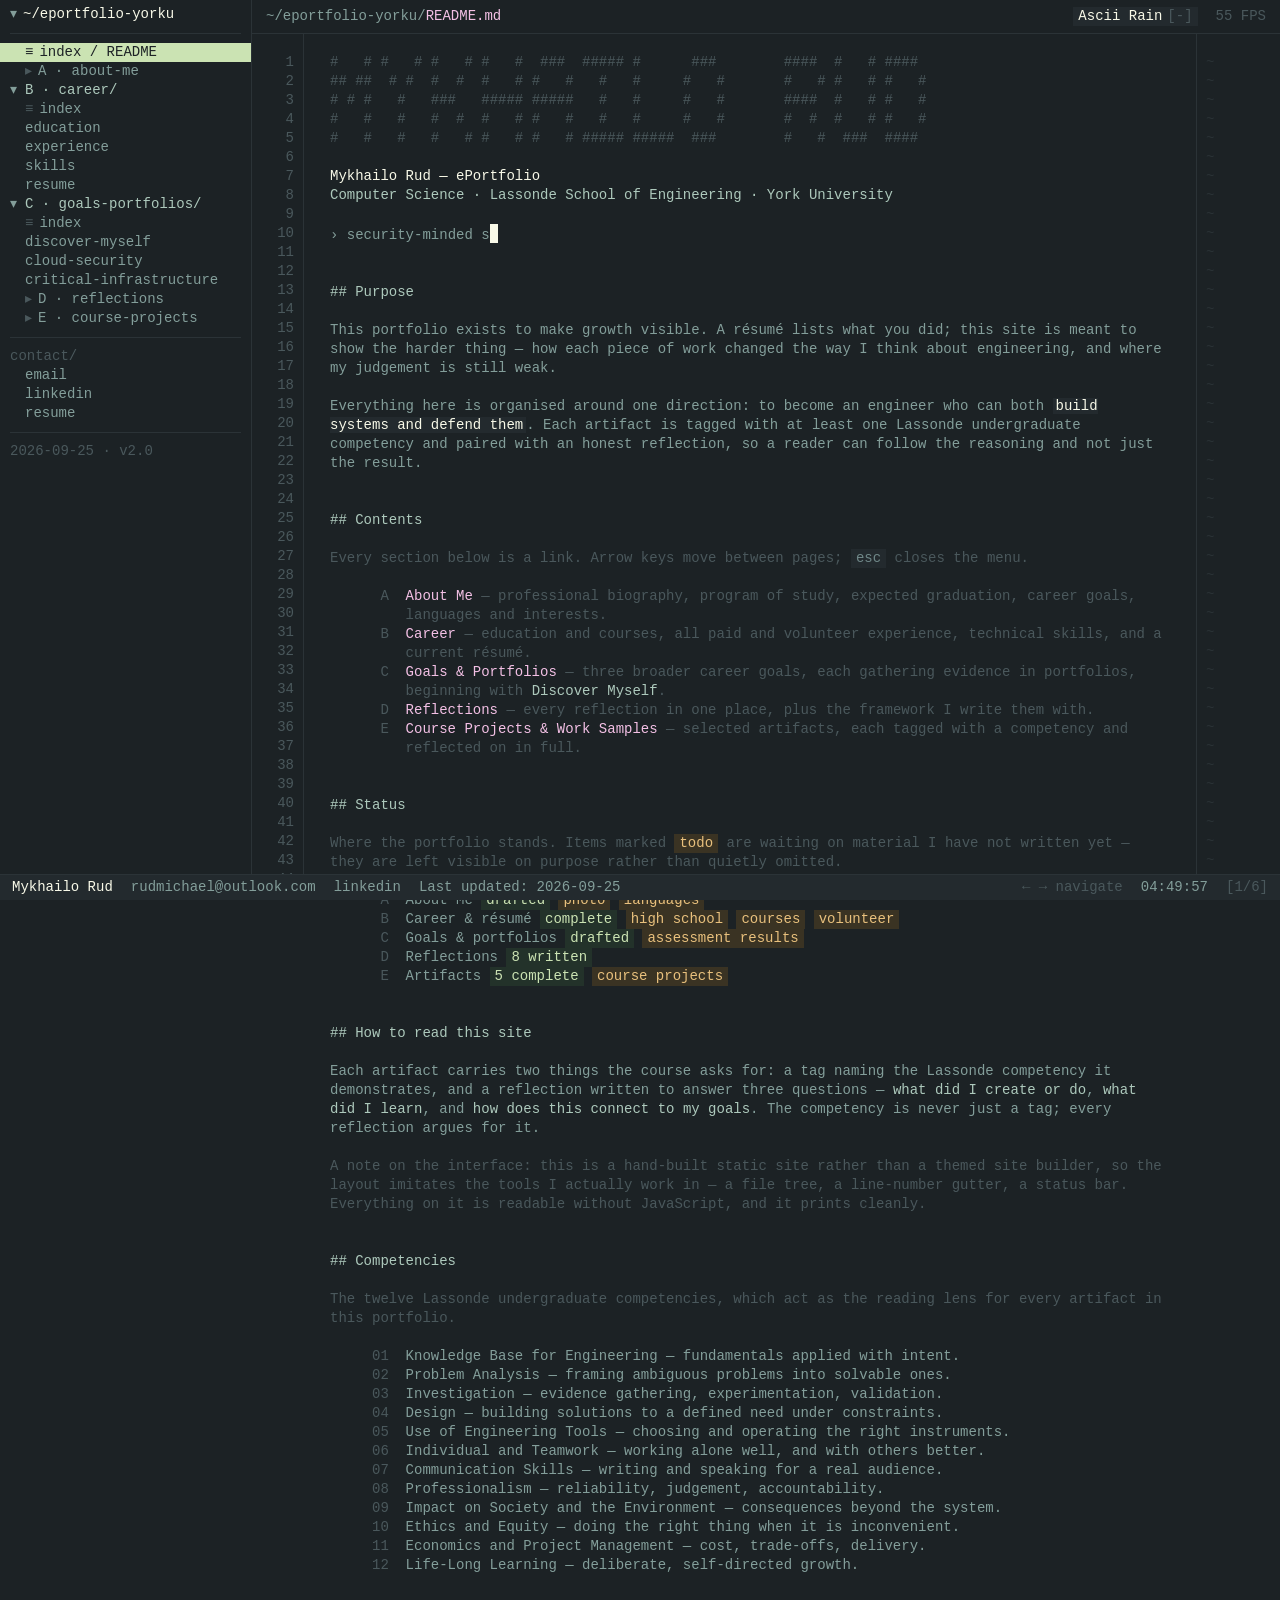
==== index.html @ 03d76eaf "Rebuild ePortfolio as a terminal-themed editor UI Restructure every page against the course manual's" ====
<!doctype html>
<html lang="en">
<head>
<meta charset="utf-8">
<meta name="viewport" content="width=device-width, initial-scale=1">
<meta name="theme-color" content="#1c2225">
<title>README — Mykhailo Rud | LE/COOP 2100 ePortfolio</title>
<meta name="description" content="ePortfolio index for Mykhailo Rud — B.Sc. (Honours) Computer Science, Lassonde School of Engineering, York University.">
<link rel="stylesheet" href="assets/style.css">
</head>
<body data-page="index" id="top">
<a class="skip-link" href="#main">Skip to content</a>
<div class="particles" aria-hidden="true"></div>
<div class="scrim"></div>

<!-- ===================== FILE TREE ===================== -->
<aside class="sidebar" id="sidebar">
  <div class="tree">
    <div class="tree-root"><span class="ico">&#9662;</span><span>~/eportfolio-yorku</span></div>
    <div class="tree-sep"></div>

    <a class="tree-item" href="index.html" data-nav="index"><span class="ico">&#8801;</span>index / README</a>
    <a class="tree-item" href="about.html" data-nav="about"><span class="ico">&#9656;</span>A &#183; about-me</a>

    <details class="tree-group" open>
      <summary><span class="chev"></span>B &#183; career/</summary>
      <a class="tree-item" href="career.html" data-nav="career"><span class="ico">&#8801;</span>index</a>
      <a class="tree-item" href="career.html#education">education</a>
      <a class="tree-item" href="career.html#experience">experience</a>
      <a class="tree-item" href="career.html#skills">skills</a>
      <a class="tree-item" href="career.html#resume">resume</a>
    </details>

    <details class="tree-group" open>
      <summary><span class="chev"></span>C &#183; goals-portfolios/</summary>
      <a class="tree-item" href="goals.html" data-nav="goals"><span class="ico">&#8801;</span>index</a>
      <a class="tree-item" href="goals.html#discover-myself">discover-myself</a>
      <a class="tree-item" href="goals.html#cloud-security">cloud-security</a>
      <a class="tree-item" href="goals.html#critical-infrastructure">critical-infrastructure</a>
    </details>

    <a class="tree-item" href="reflections.html" data-nav="reflections"><span class="ico">&#9656;</span>D &#183; reflections</a>
    <a class="tree-item" href="projects.html" data-nav="projects"><span class="ico">&#9656;</span>E &#183; course-projects</a>

    <div class="tree-sep"></div>
    <div class="tree-note">contact/</div>
    <a class="tree-item" href="mailto:rudmichael@outlook.com">email</a>
    <a class="tree-item" href="https://www.linkedin.com/in/mchlrud" target="_blank" rel="noopener">linkedin</a>
    <a class="tree-item" href="career.html#resume">resume</a>
    <div class="tree-sep"></div>
    <div class="tree-note">2026-09-25 &#183; v2.0</div>
  </div>
</aside>

<!-- ===================== TOP BAR ===================== -->
<header class="topbar">
  <div class="topbar-path">
    <button class="menu-toggle" aria-expanded="false" aria-controls="sidebar">&#9776; menu</button>
    <a href="index.html"><span class="dim">~/eportfolio-yorku/</span>README.md</a>
  </div>
  <div class="topbar-controls">
    <button class="chip" data-action="rain" aria-expanded="true">Ascii Rain <span class="glyph">[-]</span></button>
    <span class="topbar-stat" data-fps>-- FPS</span>
  </div>
</header>

<!-- ===================== DOCUMENT ===================== -->
<main class="shell" id="main">
  <div class="pane">
    <div class="ln-col" aria-hidden="true"></div>

    <article class="doc">
<pre class="ascii" aria-hidden="true">#   # #   # #   # #   #  ###  ##### #      ###        ####  #   # ####
## ##  # #  #  #  #   # #   #   #   #     #   #       #   # #   # #   #
# # #   #   ###   ##### #####   #   #     #   #       ####  #   # #   #
#   #   #   #  #  #   # #   #   #   #     #   #       #  #  #   # #   #
#   #   #   #   # #   # #   # ##### #####  ###        #   #  ###  ####</pre>

      <div class="sp"></div>
      <h1 class="t-title">Mykhailo Rud &mdash; ePortfolio</h1>
      <p class="t-lead">Computer Science &#183; Lassonde School of Engineering &#183; York University</p>
      <div class="sp"></div>

      <p class="t-body">&#8250; <span data-typing="security-minded systems, built carefully"></span><span class="cursor"></span></p>
      <div class="sp-2"></div>

      <h2>## Purpose</h2>
      <div class="sp"></div>
      <p>This portfolio exists to make growth visible. A r&#233;sum&#233; lists what you did; this site is meant to show the
        harder thing &mdash; how each piece of work changed the way I think about engineering, and where my judgement
        is still weak.</p>
      <div class="sp"></div>
      <p>Everything here is organised around one direction: to become an engineer who can both <strong>build systems
        and defend them</strong>. Each artifact is tagged with at least one Lassonde undergraduate competency and
        paired with an honest reflection, so a reader can follow the reasoning and not just the result.</p>
      <div class="sp-2"></div>

      <h2>## Contents</h2>
      <div class="sp"></div>
      <p class="t-dim">Every section below is a link. Arrow keys move between pages; <span class="chip">esc</span> closes the menu.</p>
      <div class="sp"></div>

      <ul class="src">
        <li><span class="n">A</span><span><a href="about.html">About Me</a> <span class="t-dim">&mdash; professional biography, program of study, expected graduation, career goals, languages and interests.</span></span></li>
        <li><span class="n">B</span><span><a href="career.html">Career</a> <span class="t-dim">&mdash; education and courses, all paid and volunteer experience, technical skills, and a current r&#233;sum&#233;.</span></span></li>
        <li><span class="n">C</span><span><a href="goals.html">Goals &amp; Portfolios</a> <span class="t-dim">&mdash; three broader career goals, each gathering evidence in portfolios, beginning with <em>Discover Myself</em>.</span></span></li>
        <li><span class="n">D</span><span><a href="reflections.html">Reflections</a> <span class="t-dim">&mdash; every reflection in one place, plus the framework I write them with.</span></span></li>
        <li><span class="n">E</span><span><a href="projects.html">Course Projects &amp; Work Samples</a> <span class="t-dim">&mdash; selected artifacts, each tagged with a competency and reflected on in full.</span></span></li>
      </ul>

      <div class="sp-2"></div>
      <h2>## Status</h2>
      <div class="sp"></div>
      <p class="t-dim">Where the portfolio stands. Items marked <span class="badge badge--todo">todo</span> are waiting on
        material I have not written yet &mdash; they are left visible on purpose rather than quietly omitted.</p>
      <div class="sp"></div>

      <ul class="src">
        <li><span class="n">A</span><span>About Me <span class="badge badge--done">drafted</span> <span class="badge badge--todo">photo</span> <span class="badge badge--todo">languages</span></span></li>
        <li><span class="n">B</span><span>Career &amp; r&#233;sum&#233; <span class="badge badge--done">complete</span> <span class="badge badge--todo">high school</span> <span class="badge badge--todo">courses</span> <span class="badge badge--todo">volunteer</span></span></li>
        <li><span class="n">C</span><span>Goals &amp; portfolios <span class="badge badge--done">drafted</span> <span class="badge badge--todo">assessment results</span></span></li>
        <li><span class="n">D</span><span>Reflections <span class="badge badge--done">8 written</span></span></li>
        <li><span class="n">E</span><span>Artifacts <span class="badge badge--done">5 complete</span> <span class="badge badge--todo">course projects</span></span></li>
      </ul>

      <div class="sp-2"></div>
      <h2>## How to read this site</h2>
      <div class="sp"></div>
      <p>Each artifact carries two things the course asks for: a tag naming the Lassonde competency it demonstrates,
        and a reflection written to answer three questions &mdash; <em>what did I create or do</em>, <em>what did I
        learn</em>, and <em>how does this connect to my goals</em>. The competency is never just a tag; every
        reflection argues for it.</p>
      <div class="sp"></div>
      <p class="t-dim">A note on the interface: this is a hand-built static site rather than a themed
        site builder, so the layout imitates the tools I actually work in &mdash; a file tree, a line-number gutter,
        a status bar. Everything on it is readable without JavaScript, and it prints cleanly.</p>

      <div class="sp-2"></div>
      <h2>## Competencies</h2>
      <div class="sp"></div>
      <p class="t-dim">The twelve Lassonde undergraduate competencies, which act as the reading lens for every
        artifact in this portfolio.</p>
      <div class="sp"></div>
      <ul class="src">
        <li><span class="n">01</span><span>Knowledge Base for Engineering &mdash; fundamentals applied with intent.</span></li>
        <li><span class="n">02</span><span>Problem Analysis &mdash; framing ambiguous problems into solvable ones.</span></li>
        <li><span class="n">03</span><span>Investigation &mdash; evidence gathering, experimentation, validation.</span></li>
        <li><span class="n">04</span><span>Design &mdash; building solutions to a defined need under constraints.</span></li>
        <li><span class="n">05</span><span>Use of Engineering Tools &mdash; choosing and operating the right instruments.</span></li>
        <li><span class="n">06</span><span>Individual and Teamwork &mdash; working alone well, and with others better.</span></li>
        <li><span class="n">07</span><span>Communication Skills &mdash; writing and speaking for a real audience.</span></li>
        <li><span class="n">08</span><span>Professionalism &mdash; reliability, judgement, accountability.</span></li>
        <li><span class="n">09</span><span>Impact on Society and the Environment &mdash; consequences beyond the system.</span></li>
        <li><span class="n">10</span><span>Ethics and Equity &mdash; doing the right thing when it is inconvenient.</span></li>
        <li><span class="n">11</span><span>Economics and Project Management &mdash; cost, trade-offs, delivery.</span></li>
        <li><span class="n">12</span><span>Life-Long Learning &mdash; deliberate, self-directed growth.</span></li>
      </ul>
    </article>

    <div class="ln-col ln-col--right" aria-hidden="true"></div>
  </div>
</main>

<!-- ===================== STATUS BAR (also the required footer) ===================== -->
<footer class="statusbar">
  <span class="who">Mykhailo Rud</span>
  <span class="hide-sm"><a href="mailto:rudmichael@outlook.com">rudmichael@outlook.com</a></span>
  <span class="hide-sm"><a href="https://www.linkedin.com/in/mchlrud" target="_blank" rel="noopener">linkedin</a></span>
  <span class="hide-sm">Last updated: 2026-09-25</span>
  <span class="grow"></span>
  <span class="hide-sm k">&#8592; &#8594; navigate</span>
  <span data-clock>--:--:--</span>
  <span class="k">[1/6]</span>
</footer>

<script src="assets/main.js"></script>
</body>
</html>
---- assets/style.css ----
/* ===========================================================================
   Mykhailo Rud — LE/COOP 2100 ePortfolio
   Terminal / code-editor theme (after digitalmeadow.studio)

   Design rules:
   - Monospace only. One size (14px) and one line-height (19px) everywhere.
     Hierarchy comes from COLOUR, WHITESPACE and STRUCTURE — never from size.
   - Vertical rhythm is a strict 19px grid, so gutter line numbers stay aligned.
     Use <div class="sp"></div> for blank lines instead of vertical margins.
   =========================================================================== */

:root {
  /* palette lifted from the reference */
  --bg:        #1c2225;
  --fg:        #f8f9e8;  /* primary   */
  --fg-2:      #adc9bc;  /* secondary */
  --fg-3:      #839e9a;  /* body/muted*/
  --gutter:    #4a585c;  /* line numbers */
  --line:      #2b3337;  /* dividers */
  --chip-bg:   #232a2e;
  --chip-fg:   #6f8788;
  --link:      #f3c0e5;  /* pink */
  --hl:        #cbe3b3;  /* active-item highlight */
  --warn:      #e8c07d;

  --fs: 14px;
  --lh: 19px;

  --sidebar-w: 252px;
  --topbar-h: 34px;
  --statusbar-h: 26px;
  --gutter-w: 52px;
  --rightcol-w: 84px;

  --mono: "Iosevka Term NF", "Iosevka", "JetBrains Mono", "Cascadia Mono",
          ui-monospace, "SF Mono", Menlo, Consolas, "Liberation Mono", monospace;
}

*, *::before, *::after { box-sizing: border-box; }

html { scroll-behavior: smooth; }

body {
  margin: 0;
  background: var(--bg);
  color: var(--fg);
  font-family: var(--mono);
  font-size: var(--fs);
  line-height: var(--lh);
  font-weight: 400;
  -webkit-font-smoothing: antialiased;
  overflow-x: hidden;
}

a { color: var(--link); text-decoration: none; }
a:hover { text-decoration: underline; text-underline-offset: 2px; }

::selection { background: var(--hl); color: var(--bg); }

:focus-visible {
  outline: 1px solid var(--hl);
  outline-offset: 1px;
}

/* every block sits on the 19px grid ------------------------------------- */
h1, h2, h3, h4, p, ul, ol, li, figure, blockquote, table { margin: 0; padding: 0; }
h1, h2, h3, h4 { font-size: var(--fs); font-weight: 400; line-height: var(--lh); }
ul, ol { list-style: none; }
img { max-width: 100%; display: block; }

.sp { height: var(--lh); }          /* one blank line */
.sp-2 { height: calc(var(--lh) * 2); }

.skip-link {
  position: absolute; left: -9999px; top: 0; z-index: 200;
  background: var(--hl); color: var(--bg); padding: 5px 10px;
}
.skip-link:focus { left: 0; }

/* ============================== SIDEBAR ================================ */
.sidebar {
  position: fixed; inset: 0 auto 0 0; z-index: 40;
  width: var(--sidebar-w);
  background: var(--bg);
  border-right: 1px solid var(--line);
  padding: 5px 0 calc(var(--statusbar-h) + 8px);
  overflow-y: auto;
  font-size: var(--fs);
}
.sidebar::-webkit-scrollbar { width: 8px; }
.sidebar::-webkit-scrollbar-thumb { background: var(--line); }

.tree { padding: 0; }

.tree-root {
  display: flex; align-items: center; gap: 6px;
  padding: 0 10px; color: var(--fg);
  white-space: nowrap;
}
.tree-root .ico { color: var(--fg-3); }

.tree-group > summary {
  list-style: none; cursor: pointer;
  display: flex; align-items: center; gap: 6px;
  padding: 0 10px; color: var(--fg-2);
  white-space: nowrap;
}
.tree-group > summary::-webkit-details-marker { display: none; }
.tree-group > summary:hover { color: var(--fg); }
.tree-group > summary .chev { color: var(--fg-3); width: 9px; display: inline-block; }
.tree-group[open] > summary .chev::before { content: "\25be"; }
.tree-group:not([open]) > summary .chev::before { content: "\25b8"; }

.tree-item {
  display: flex; align-items: center; gap: 6px;
  padding: 0 10px 0 25px;
  color: var(--fg-3);
  white-space: nowrap;
  overflow: hidden; text-overflow: ellipsis;
}
.tree-item:hover { color: var(--fg); background: var(--chip-bg); text-decoration: none; }
.tree-item .ico { color: var(--gutter); }

/* the current page: pale-green bar with dark text, as in the reference */
.tree-item.is-current,
.tree-item.is-current:hover {
  background: var(--hl); color: var(--bg); font-weight: 400;
}
.tree-item.is-current .ico { color: var(--bg); }

.tree-sep { height: 1px; background: var(--line); margin: 9px 10px; }

.tree-note { padding: 0 10px; color: var(--gutter); white-space: nowrap; }

/* ============================== TOP BAR ================================ */
.topbar {
  position: fixed; top: 0; left: var(--sidebar-w); right: 0; z-index: 45;
  height: var(--topbar-h);
  display: flex; align-items: center; justify-content: space-between; gap: 20px;
  padding: 0 14px;
  background: var(--bg);
  border-bottom: 1px solid var(--line);
  white-space: nowrap; overflow: hidden;
}
.topbar-path { color: var(--fg); display: flex; align-items: center; gap: 6px; min-width: 0; }
.topbar-path .dim { color: var(--fg-3); }
.topbar-controls { display: flex; align-items: center; gap: 18px; color: var(--fg-3); }
.topbar-stat { color: var(--gutter); }

/* ============================== LAYOUT ================================= */
.shell {
  margin-left: var(--sidebar-w);
  padding-top: var(--topbar-h);
  padding-bottom: var(--statusbar-h);
}

.pane {
  display: grid;
  grid-template-columns: var(--gutter-w) minmax(0, 1fr) var(--rightcol-w);
  align-items: start;
}

/* gutter of line numbers */
.ln-col {
  position: sticky; top: var(--topbar-h);
  height: calc(100vh - var(--topbar-h) - var(--statusbar-h));
  overflow: hidden;
  padding-top: var(--lh);
  text-align: right;
  user-select: none;
  color: var(--gutter);
  border-right: 1px solid var(--line);
  font-size: var(--fs);
}
.ln-col--right { border-right: 0; border-left: 1px solid var(--line); text-align: left; padding-left: 9px; }
.ln { height: var(--lh); line-height: var(--lh); padding-right: 9px; }
.ln-col--right .ln { padding-right: 0; }
.ln.tilde { color: var(--line); }

/* document body */
.doc {
  padding: var(--lh) 34px 90px 26px;
  min-width: 0;
  overflow-wrap: break-word;
}
.doc a { border-bottom: 1px solid transparent; }
.doc a:hover { border-bottom-color: var(--link); text-decoration: none; }

/* ============================== TYPOGRAPHY ROLES ======================== */
/* Scoped to .doc so these beat the .doc h1 / .doc p defaults below. */
.doc .t-title  { color: var(--fg); }      /* brightest — page titles, names */
.doc .t-lead   { color: var(--fg-2); }    /* sage — section headings, labels */
.doc .t-body   { color: var(--fg-3); }    /* body copy */
.doc .t-dim    { color: var(--gutter); }  /* de-emphasised */
.doc .t-link   { color: var(--link); }
.doc .t-hl     { color: var(--hl); }
.doc .t-warn   { color: var(--warn); }
.doc .t-strike { color: var(--gutter); text-decoration: line-through; }

.doc strong { color: var(--fg); font-weight: 400; background: var(--chip-bg); padding: 0 3px; }
.doc em { font-style: normal; color: var(--fg-2); }

.doc h1, .doc h2, .doc h3, .doc h4 { color: var(--fg-2); }
.doc p { color: var(--fg-3); }

/* inline chip — like `Me (Laird) [-]` in the reference */
.chip {
  display: inline-flex; align-items: center; gap: 5px;
  background: var(--chip-bg); color: var(--chip-fg);
  padding: 0 5px; border: 0; cursor: pointer;
  font: inherit; line-height: var(--lh);
  transition: color .12s, background .12s;
}
.chip:hover { color: var(--hl); background: #2a3237; }
.chip[aria-expanded="true"] { color: var(--fg); }
.chip .glyph { color: var(--gutter); }

/* marker used for list bullets and section marks */
.mk { color: var(--gutter); }
.mk--hl { color: var(--hl); }
.mk--warn { color: var(--warn); }

/* disclosure for reflections — native <details>, so it works without JS */
.disc > summary {
  list-style: none; cursor: pointer;
  display: inline-flex; align-items: center;
}
.disc > summary::-webkit-details-marker { display: none; }
.disc > summary::marker { content: ""; }
.disc > .panel { display: none; }
.disc[open] > .panel { display: block; }
.disc[open] > summary > .glyph { color: var(--hl); }

/* bullet list with a hanging indent */
.bul li { display: grid; grid-template-columns: 2ch minmax(0, 1fr); }

/* inline code */
.doc code { background: var(--chip-bg); color: var(--fg-2); padding: 0 4px; }

/* the disclosure glyph is rendered in CSS so it works without JavaScript */
.disc > summary .glyph::before { content: "[+]"; }
.disc[open] > summary .glyph::before { content: "[-]"; }

/* key/value line used on career + confirmations */
.kv { display: grid; grid-template-columns: 20ch minmax(0,1fr); gap: 0 2ch; }
.kv dt { color: var(--fg-3); }

/* tables are plain monospace grids */
.tbl { width: 100%; border-collapse: collapse; }
.tbl th, .tbl td { text-align: left; padding: 0 2ch 0 0; color: var(--fg-3); vertical-align: top; }
.tbl th { color: var(--fg-2); font-weight: 400; }

/* ============================== ASCII ART / HERO ======================== */
.ascii {
  color: var(--gutter);
  white-space: pre;
  font-size: var(--fs);
  line-height: var(--lh);
  margin: 0;
  overflow: hidden;
}
.ascii--dim { color: var(--line); }

.hero-art { display: flex; justify-content: center; }
.hero-art .ascii { color: var(--gutter); }

.cursor {
  display: inline-block; width: 8.4px; height: var(--lh);
  background: var(--fg); vertical-align: text-bottom;
  animation: blink 1.1s step-end infinite;
}
@keyframes blink { 0%, 50% { opacity: 1; } 50.01%, 100% { opacity: 0; } }

/* ============================== BADGES ================================= */
.badge {
  display: inline-block; padding: 0 5px;
  background: var(--chip-bg); color: var(--chip-fg);
}
.badge--todo { background: #3a3323; color: var(--warn); }
.badge--done { background: #23322a; color: var(--hl); }
.badge--comp { background: #2a2733; color: #d5b8ee; }

/* ============================== SOURCE LIST =========================== */
.src { color: var(--fg-3); }
.src li { display: grid; grid-template-columns: 7ch 1fr; gap: 0 2ch; }
.src .n { color: var(--gutter); text-align: right; }

/* ============================== STATUS BAR ============================= */
.statusbar {
  position: fixed; inset: auto 0 0 0; z-index: 50;
  height: var(--statusbar-h);
  display: flex; align-items: center; gap: 18px;
  padding: 0 12px;
  background: var(--chip-bg);
  border-top: 1px solid var(--line);
  color: var(--fg-3);
  font-size: var(--fs);
  white-space: nowrap; overflow: hidden;
}
.statusbar .grow { flex: 1; }
.statusbar a { color: var(--fg-3); }
.statusbar a:hover { color: var(--hl); }
.statusbar .k { color: var(--gutter); }
.statusbar .who { color: var(--fg); }

/* ============================== PARTICLES ============================== */
.particles {
  position: fixed; inset: 0; z-index: 0; pointer-events: none; overflow: hidden;
}
.particles span {
  position: absolute; top: -8vh;
  color: var(--line);
  animation: fall linear infinite;
}
@keyframes fall {
  from { transform: translateY(-10vh); }
  to   { transform: translateY(115vh); }
}
/* Only the shell needs a stacking context above the particle field.
   The sidebar / topbar / statusbar are position:fixed and already carry
   their own z-index — do not set `position` on them here or it is clobbered. */
.shell { position: relative; z-index: 1; }

/* ============================== MOBILE ================================= */
.menu-toggle {
  display: none;
  background: transparent; border: 0; color: var(--fg);
  font: inherit; cursor: pointer; padding: 0 4px;
}

@media (max-width: 1100px) {
  .pane { grid-template-columns: var(--gutter-w) minmax(0, 1fr); }
  .ln-col--right { display: none; }
}

@media (max-width: 820px) {
  :root { --sidebar-w: 0px; }

  .sidebar {
    width: 280px;
    transform: translateX(-100%);
    transition: transform .22s ease;
    box-shadow: 2px 0 0 var(--line);
    padding-top: var(--topbar-h);
    z-index: 60;
  }
  .sidebar.is-open { transform: none; }

  .topbar { left: 0; padding: 0 8px; gap: 8px; }
  .menu-toggle { display: inline-block; }
  .topbar-controls { gap: 8px; }
  .topbar-stat { display: none; }
  /* on narrow screens show only the file name, not the full path */
  .topbar-path { min-width: 0; flex: 1 1 auto; }
  .topbar-path a { overflow: hidden; text-overflow: ellipsis; white-space: nowrap; }
  .topbar-path .dim { display: none; }
  .topbar-controls .chip { white-space: nowrap; }

  .pane { grid-template-columns: 1fr; }
  .ln-col { display: none; }
  .doc { padding: var(--lh) 16px 80px 16px; }

  .kv { grid-template-columns: 1fr; }
  .kv dt { color: var(--gutter); }
  .src li { grid-template-columns: 5ch 1fr; }
  .ascii { font-size: 9px; line-height: 11px; }

  .statusbar { gap: 10px; font-size: 12px; }
  .statusbar .hide-sm { display: none; }
}

/* scrim behind the open mobile drawer */
.scrim {
  position: fixed; inset: 0; z-index: 55;
  background: rgba(0,0,0,.5);
  display: none;
}
.scrim.is-open { display: block; }

/* ============================== MOTION / A11Y ========================== */
@media (prefers-reduced-motion: reduce) {
  html { scroll-behavior: auto; }
  .particles { display: none; }
  .cursor { animation: none; }
  * { transition: none !important; }
}

[id] { scroll-margin-top: calc(var(--topbar-h) + var(--lh)); }

/* ============================== PRINT ================================= */
@media print {
  :root { --bg: #fff; --fg: #111; --fg-2: #333; --fg-3: #444; --line: #bbb; --gutter: #999; --chip-bg: #f0f0f0; --chip-fg: #333; --link: #0044cc; --hl: #ddeedd; }
  body { background: #fff; color: #111; }
  .sidebar, .topbar, .statusbar, .ln-col, .particles, .menu-toggle, .no-print { display: none !important; }
  .shell { margin-left: 0; padding: 0; }
  .pane { display: block; }
  .doc { padding: 0; max-width: none; font-size: 11pt; line-height: 1.45; }
  .panel { display: block !important; }
  .doc h1, .doc h2, .doc h3, .doc h4, .doc p, .t-title, .t-lead, .t-body { color: #111 !important; }
  a { color: #0044cc !important; text-decoration: underline; }
  a[href^="http"]::after { content: " (" attr(href) ")"; font-size: 9pt; }
  .ascii { display: none; }
}
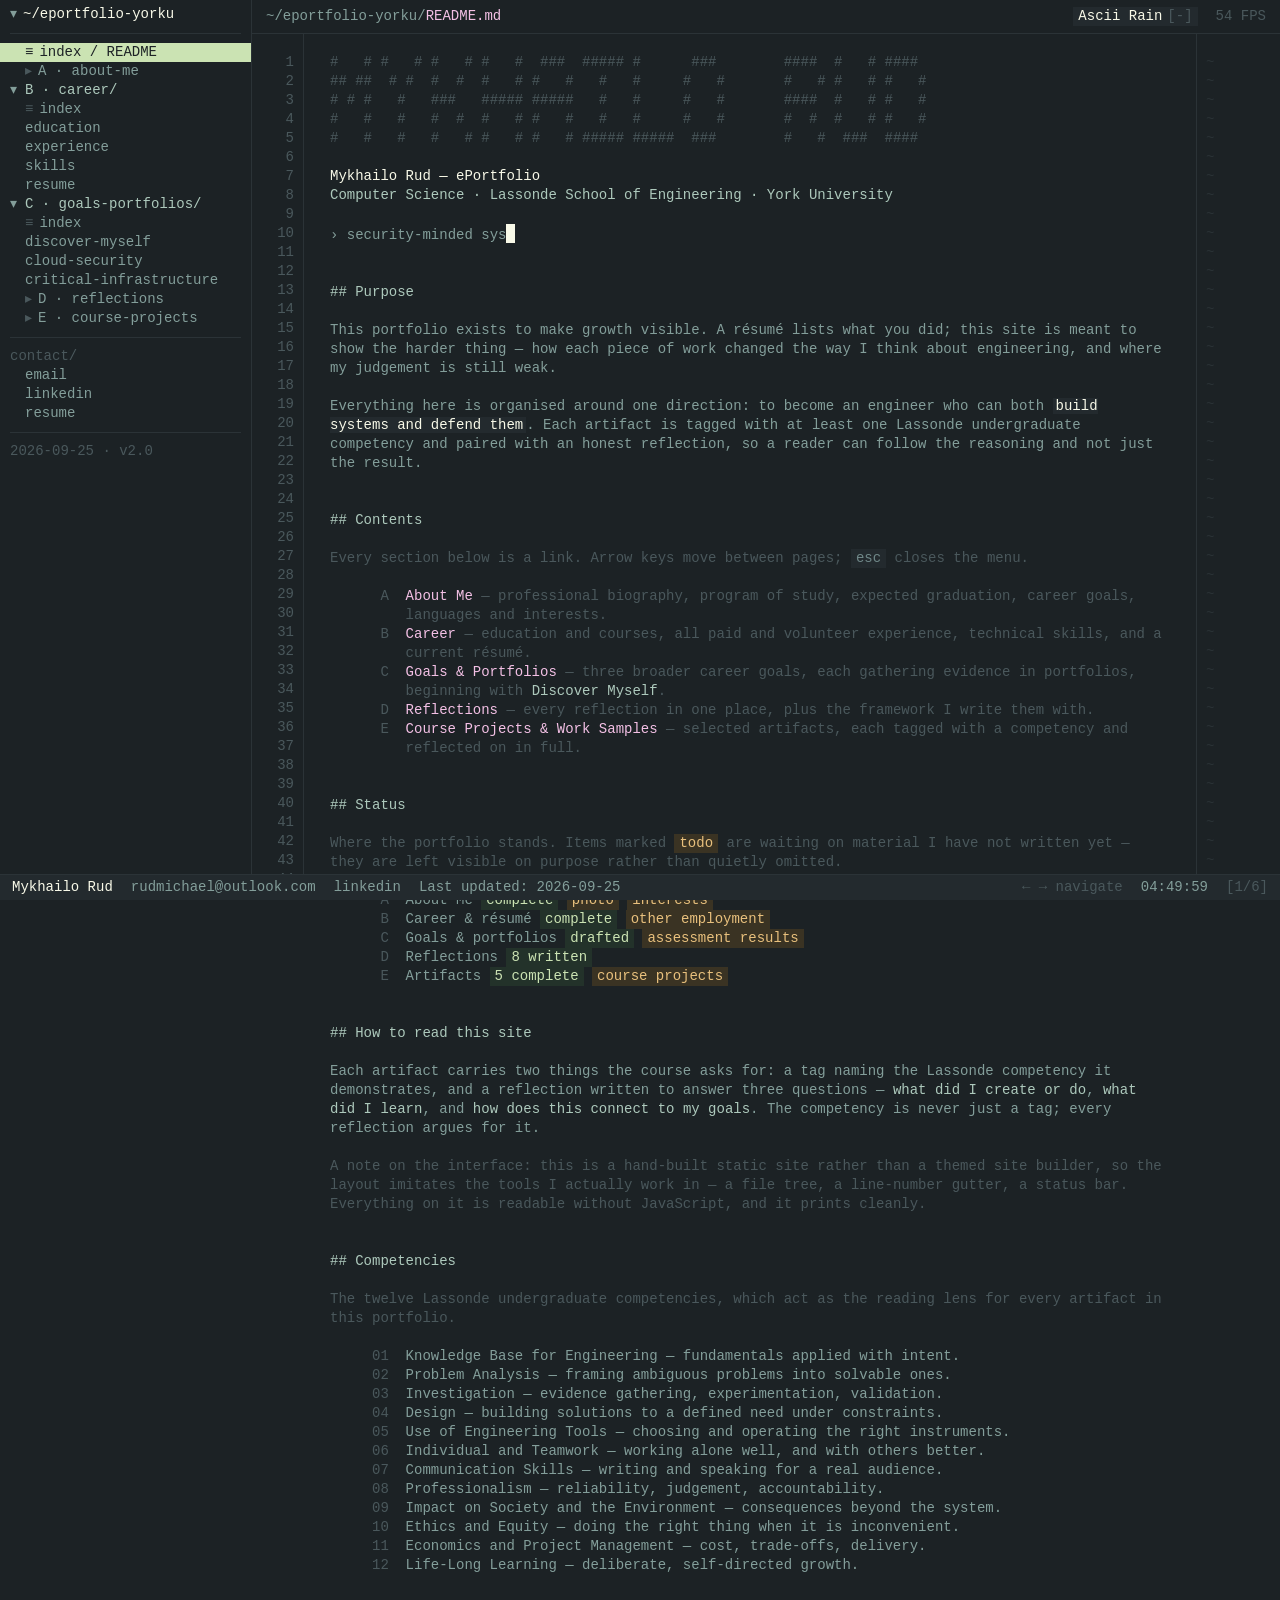
==== commit 71808fbb: "Fill in personal details and fix resume printing Add languages, high school, the completed course li" ====
--- a/index.html
+++ b/index.html
@@ -45,7 +45,7 @@
     <div class="tree-sep"></div>
     <div class="tree-note">contact/</div>
     <a class="tree-item" href="mailto:rudmichael@outlook.com">email</a>
-    <a class="tree-item" href="https://www.linkedin.com/in/mchlrud" target="_blank" rel="noopener">linkedin</a>
+    <a class="tree-item" href="https://www.linkedin.com/in/mchlurd/" target="_blank" rel="noopener">linkedin</a>
     <a class="tree-item" href="career.html#resume">resume</a>
     <div class="tree-sep"></div>
     <div class="tree-note">2026-09-25 &#183; v2.0</div>
@@ -116,8 +116,8 @@
       <div class="sp"></div>
 
       <ul class="src">
-        <li><span class="n">A</span><span>About Me <span class="badge badge--done">drafted</span> <span class="badge badge--todo">photo</span> <span class="badge badge--todo">languages</span></span></li>
-        <li><span class="n">B</span><span>Career &amp; r&#233;sum&#233; <span class="badge badge--done">complete</span> <span class="badge badge--todo">high school</span> <span class="badge badge--todo">courses</span> <span class="badge badge--todo">volunteer</span></span></li>
+        <li><span class="n">A</span><span>About Me <span class="badge badge--done">complete</span> <span class="badge badge--todo">photo</span> <span class="badge badge--todo">interests</span></span></li>
+        <li><span class="n">B</span><span>Career &amp; r&#233;sum&#233; <span class="badge badge--done">complete</span> <span class="badge badge--todo">other employment</span></span></li>
         <li><span class="n">C</span><span>Goals &amp; portfolios <span class="badge badge--done">drafted</span> <span class="badge badge--todo">assessment results</span></span></li>
         <li><span class="n">D</span><span>Reflections <span class="badge badge--done">8 written</span></span></li>
         <li><span class="n">E</span><span>Artifacts <span class="badge badge--done">5 complete</span> <span class="badge badge--todo">course projects</span></span></li>
@@ -165,7 +165,7 @@
 <footer class="statusbar">
   <span class="who">Mykhailo Rud</span>
   <span class="hide-sm"><a href="mailto:rudmichael@outlook.com">rudmichael@outlook.com</a></span>
-  <span class="hide-sm"><a href="https://www.linkedin.com/in/mchlrud" target="_blank" rel="noopener">linkedin</a></span>
+  <span class="hide-sm"><a href="https://www.linkedin.com/in/mchlurd/" target="_blank" rel="noopener">linkedin</a></span>
   <span class="hide-sm">Last updated: 2026-09-25</span>
   <span class="grow"></span>
   <span class="hide-sm k">&#8592; &#8594; navigate</span>
--- a/assets/style.css
+++ b/assets/style.css
@@ -396,8 +396,19 @@
   .pane { display: block; }
   .doc { padding: 0; max-width: none; font-size: 11pt; line-height: 1.45; }
   .panel { display: block !important; }
-  .doc h1, .doc h2, .doc h3, .doc h4, .doc p, .t-title, .t-lead, .t-body { color: #111 !important; }
+
+  /* flatten the whole colour system to black on white */
+  .doc h1, .doc h2, .doc h3, .doc h4, .doc p, .doc li, .doc dt, .doc dd, .doc th, .doc td,
+  .doc .t-title, .doc .t-lead, .doc .t-body, .doc .t-dim, .doc .t-hl, .doc .t-warn, .doc .t-strike { color: #111 !important; }
+  .doc strong, .doc code, .doc em { background: transparent !important; color: #111 !important; }
+  .badge, .chip, .mk { background: transparent !important; color: #555 !important; }
   a { color: #0044cc !important; text-decoration: underline; }
   a[href^="http"]::after { content: " (" attr(href) ")"; font-size: 9pt; }
   .ascii { display: none; }
-}
+
+  /* career.html carries the resume. Printing it should emit ONLY the resume
+     sheet, so "save as PDF" produces a resume instead of the entire page. */
+  .doc--resume-print > *:not(#resume-sheet) { display: none !important; }
+  #resume-sheet { display: block !important; }
+  #resume-sheet .sp, #resume-sheet .sp-2 { height: 7pt; }
+}
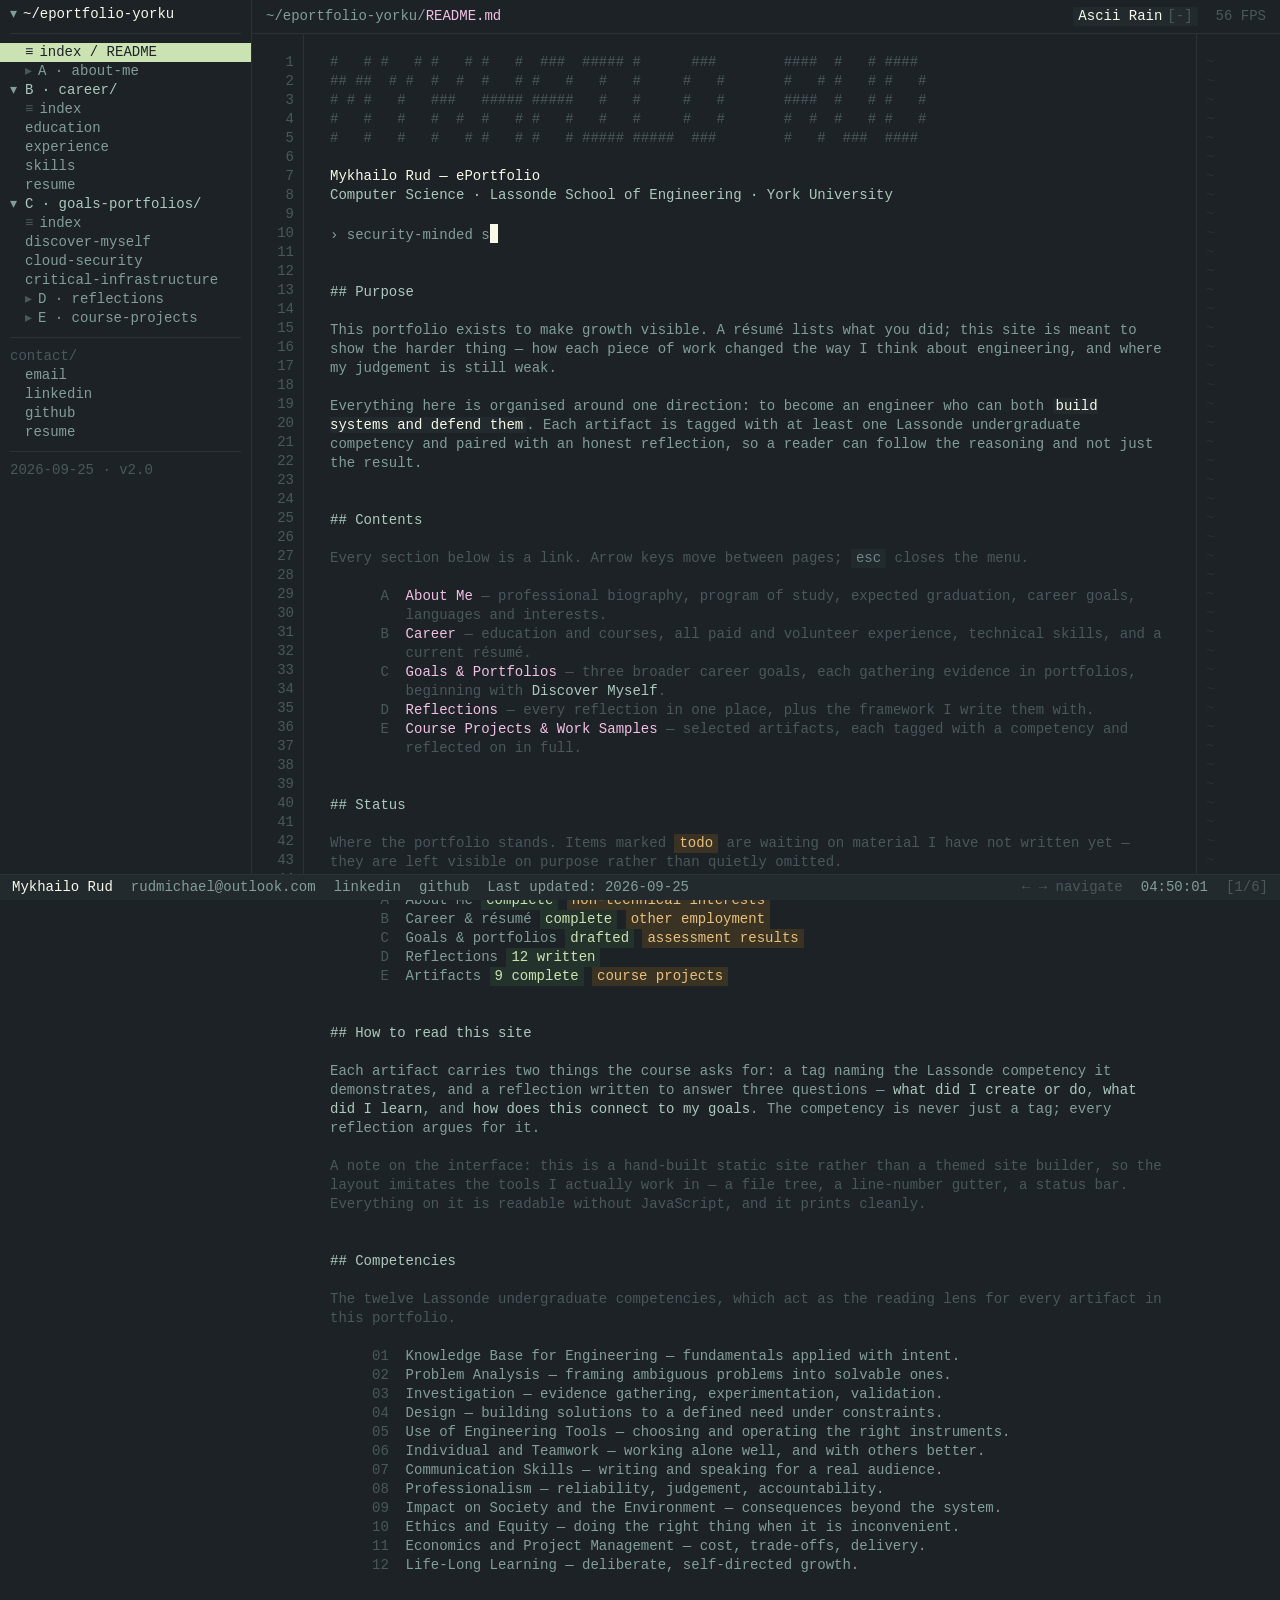
==== commit 6e286910: "Add four independent projects, GitHub profile, and portrait photo Section E only showed placement wo" ====
--- a/index.html
+++ b/index.html
@@ -46,6 +46,7 @@
     <div class="tree-note">contact/</div>
     <a class="tree-item" href="mailto:rudmichael@outlook.com">email</a>
     <a class="tree-item" href="https://www.linkedin.com/in/mchlurd/" target="_blank" rel="noopener">linkedin</a>
+    <a class="tree-item" href="https://github.com/mchlrd" target="_blank" rel="noopener">github</a>
     <a class="tree-item" href="career.html#resume">resume</a>
     <div class="tree-sep"></div>
     <div class="tree-note">2026-09-25 &#183; v2.0</div>
@@ -116,11 +117,11 @@
       <div class="sp"></div>
 
       <ul class="src">
-        <li><span class="n">A</span><span>About Me <span class="badge badge--done">complete</span> <span class="badge badge--todo">photo</span> <span class="badge badge--todo">interests</span></span></li>
+        <li><span class="n">A</span><span>About Me <span class="badge badge--done">complete</span> <span class="badge badge--todo">non-technical interests</span></span></li>
         <li><span class="n">B</span><span>Career &amp; r&#233;sum&#233; <span class="badge badge--done">complete</span> <span class="badge badge--todo">other employment</span></span></li>
         <li><span class="n">C</span><span>Goals &amp; portfolios <span class="badge badge--done">drafted</span> <span class="badge badge--todo">assessment results</span></span></li>
-        <li><span class="n">D</span><span>Reflections <span class="badge badge--done">8 written</span></span></li>
-        <li><span class="n">E</span><span>Artifacts <span class="badge badge--done">5 complete</span> <span class="badge badge--todo">course projects</span></span></li>
+        <li><span class="n">D</span><span>Reflections <span class="badge badge--done">12 written</span></span></li>
+        <li><span class="n">E</span><span>Artifacts <span class="badge badge--done">9 complete</span> <span class="badge badge--todo">course projects</span></span></li>
       </ul>
 
       <div class="sp-2"></div>
@@ -166,6 +167,7 @@
   <span class="who">Mykhailo Rud</span>
   <span class="hide-sm"><a href="mailto:rudmichael@outlook.com">rudmichael@outlook.com</a></span>
   <span class="hide-sm"><a href="https://www.linkedin.com/in/mchlurd/" target="_blank" rel="noopener">linkedin</a></span>
+  <span class="hide-sm"><a href="https://github.com/mchlrd" target="_blank" rel="noopener">github</a></span>
   <span class="hide-sm">Last updated: 2026-09-25</span>
   <span class="grow"></span>
   <span class="hide-sm k">&#8592; &#8594; navigate</span>
--- a/assets/style.css
+++ b/assets/style.css
@@ -234,6 +234,20 @@
 /* bullet list with a hanging indent */
 .bul li { display: grid; grid-template-columns: 2ch minmax(0, 1fr); }
 
+/* Portrait photo. Source is 570x760 (3:4, 2x for retina), so 285x380 is exactly
+   15x20 characters on the 19px grid and keeps the gutter aligned. */
+.photo {
+  display: block;
+  width: 285px;
+  height: 380px;
+  object-fit: cover;
+  border: 1px solid var(--line);
+  filter: grayscale(1) contrast(1.06);
+  transition: filter .4s ease, border-color .4s ease;
+}
+.photo:hover { filter: none; border-color: var(--hl); }
+.photo-caption { color: var(--gutter); }
+
 /* inline code */
 .doc code { background: var(--chip-bg); color: var(--fg-2); padding: 0 4px; }
 
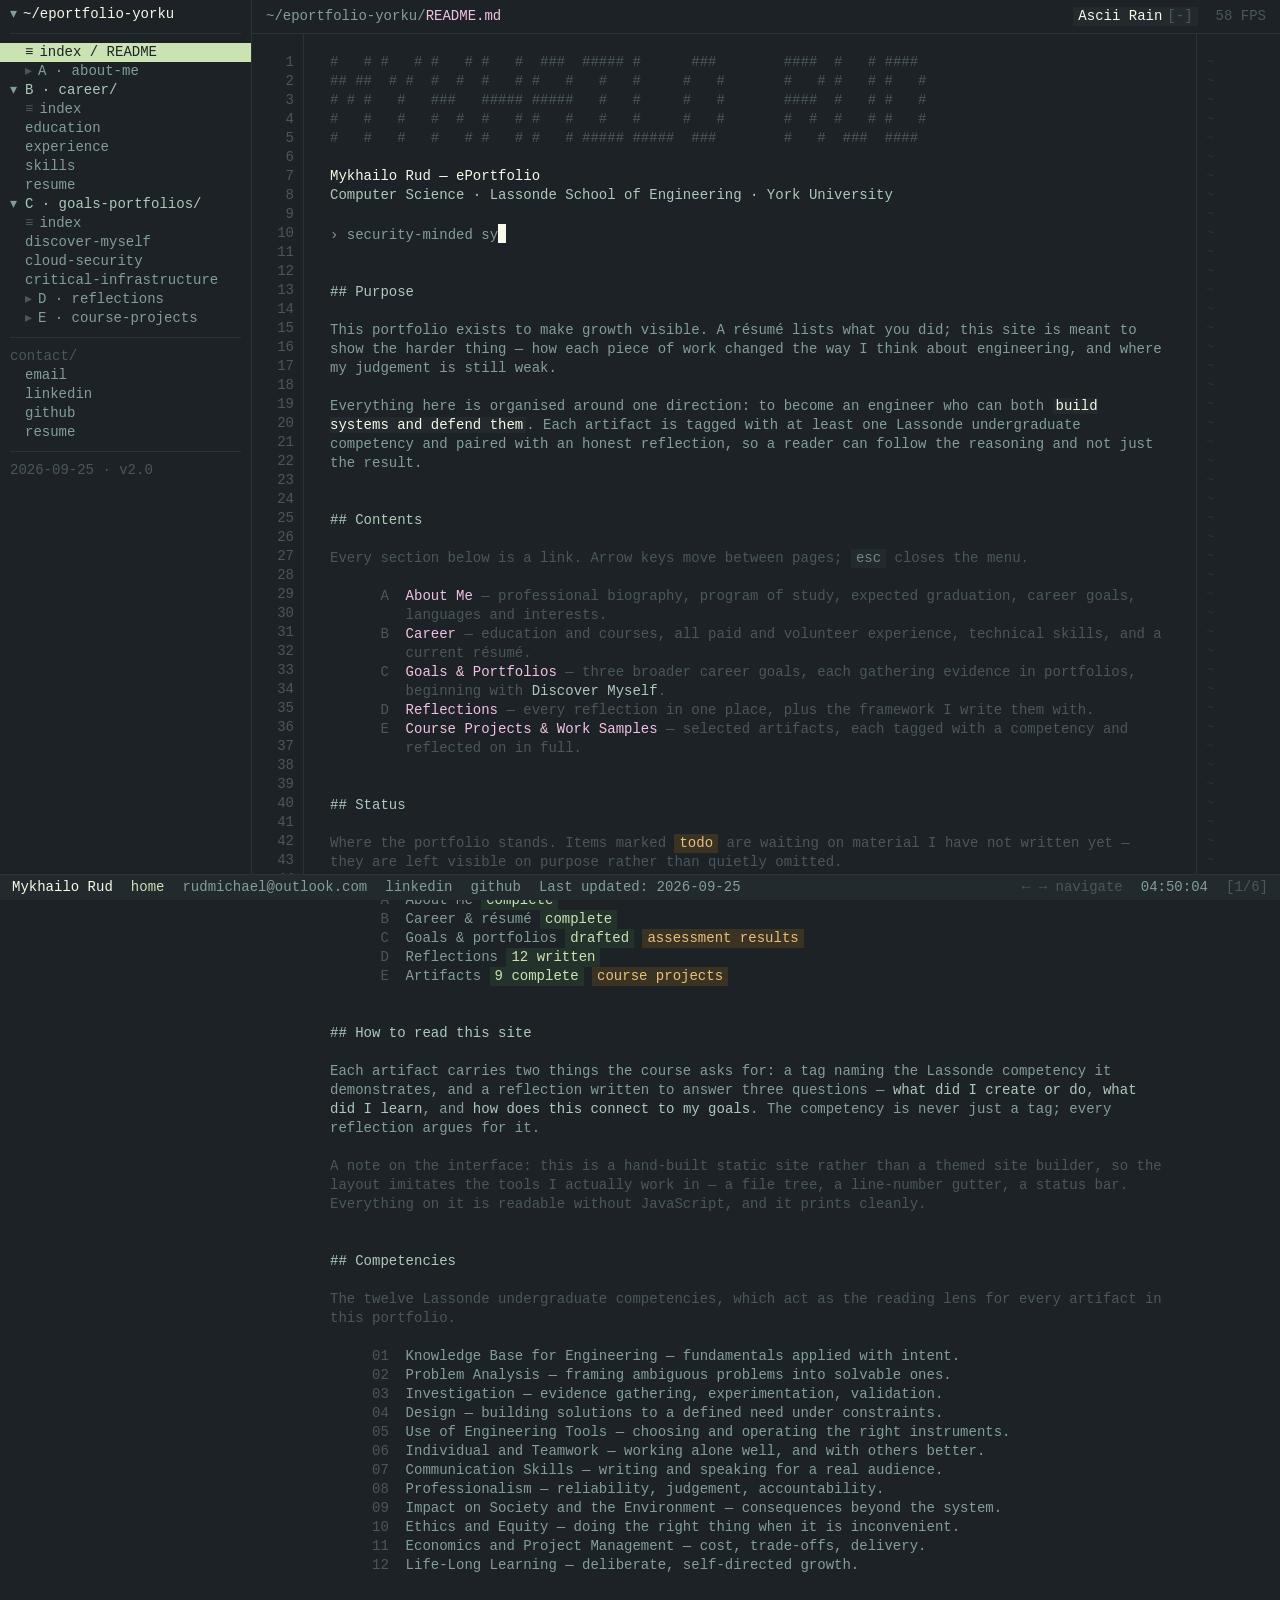
==== commit 2ba111ff: "Add sports and cryptography interests, resolve the remaining placeholders The manual grades a portfo" ====
--- a/index.html
+++ b/index.html
@@ -6,7 +6,7 @@
 <meta name="theme-color" content="#1c2225">
 <title>README — Mykhailo Rud | LE/COOP 2100 ePortfolio</title>
 <meta name="description" content="ePortfolio index for Mykhailo Rud — B.Sc. (Honours) Computer Science, Lassonde School of Engineering, York University.">
-<link rel="stylesheet" href="assets/style.css">
+<link rel="stylesheet" href="assets/style.css?v=2">
 </head>
 <body data-page="index" id="top">
 <a class="skip-link" href="#main">Skip to content</a>
@@ -117,8 +117,8 @@
       <div class="sp"></div>
 
       <ul class="src">
-        <li><span class="n">A</span><span>About Me <span class="badge badge--done">complete</span> <span class="badge badge--todo">non-technical interests</span></span></li>
-        <li><span class="n">B</span><span>Career &amp; r&#233;sum&#233; <span class="badge badge--done">complete</span> <span class="badge badge--todo">other employment</span></span></li>
+        <li><span class="n">A</span><span>About Me <span class="badge badge--done">complete</span></span></li>
+        <li><span class="n">B</span><span>Career &amp; r&#233;sum&#233; <span class="badge badge--done">complete</span></span></li>
         <li><span class="n">C</span><span>Goals &amp; portfolios <span class="badge badge--done">drafted</span> <span class="badge badge--todo">assessment results</span></span></li>
         <li><span class="n">D</span><span>Reflections <span class="badge badge--done">12 written</span></span></li>
         <li><span class="n">E</span><span>Artifacts <span class="badge badge--done">9 complete</span> <span class="badge badge--todo">course projects</span></span></li>
@@ -165,6 +165,7 @@
 <!-- ===================== STATUS BAR (also the required footer) ===================== -->
 <footer class="statusbar">
   <span class="who">Mykhailo Rud</span>
+  <span class="foot-home"><a href="index.html">home</a></span>
   <span class="hide-sm"><a href="mailto:rudmichael@outlook.com">rudmichael@outlook.com</a></span>
   <span class="hide-sm"><a href="https://www.linkedin.com/in/mchlurd/" target="_blank" rel="noopener">linkedin</a></span>
   <span class="hide-sm"><a href="https://github.com/mchlrd" target="_blank" rel="noopener">github</a></span>
@@ -175,6 +176,6 @@
   <span class="k">[1/6]</span>
 </footer>
 
-<script src="assets/main.js"></script>
+<script src="assets/main.js?v=2"></script>
 </body>
 </html>
--- a/assets/style.css
+++ b/assets/style.css
@@ -316,6 +316,9 @@
 .statusbar a:hover { color: var(--hl); }
 .statusbar .k { color: var(--gutter); }
 .statusbar .who { color: var(--fg); }
+/* Persistent home affordance — the manual asks for one on every page, so it is
+   the only statusbar link that carries the accent colour at rest. */
+.statusbar .foot-home a { color: var(--hl); }
 
 /* ============================== PARTICLES ============================== */
 .particles {
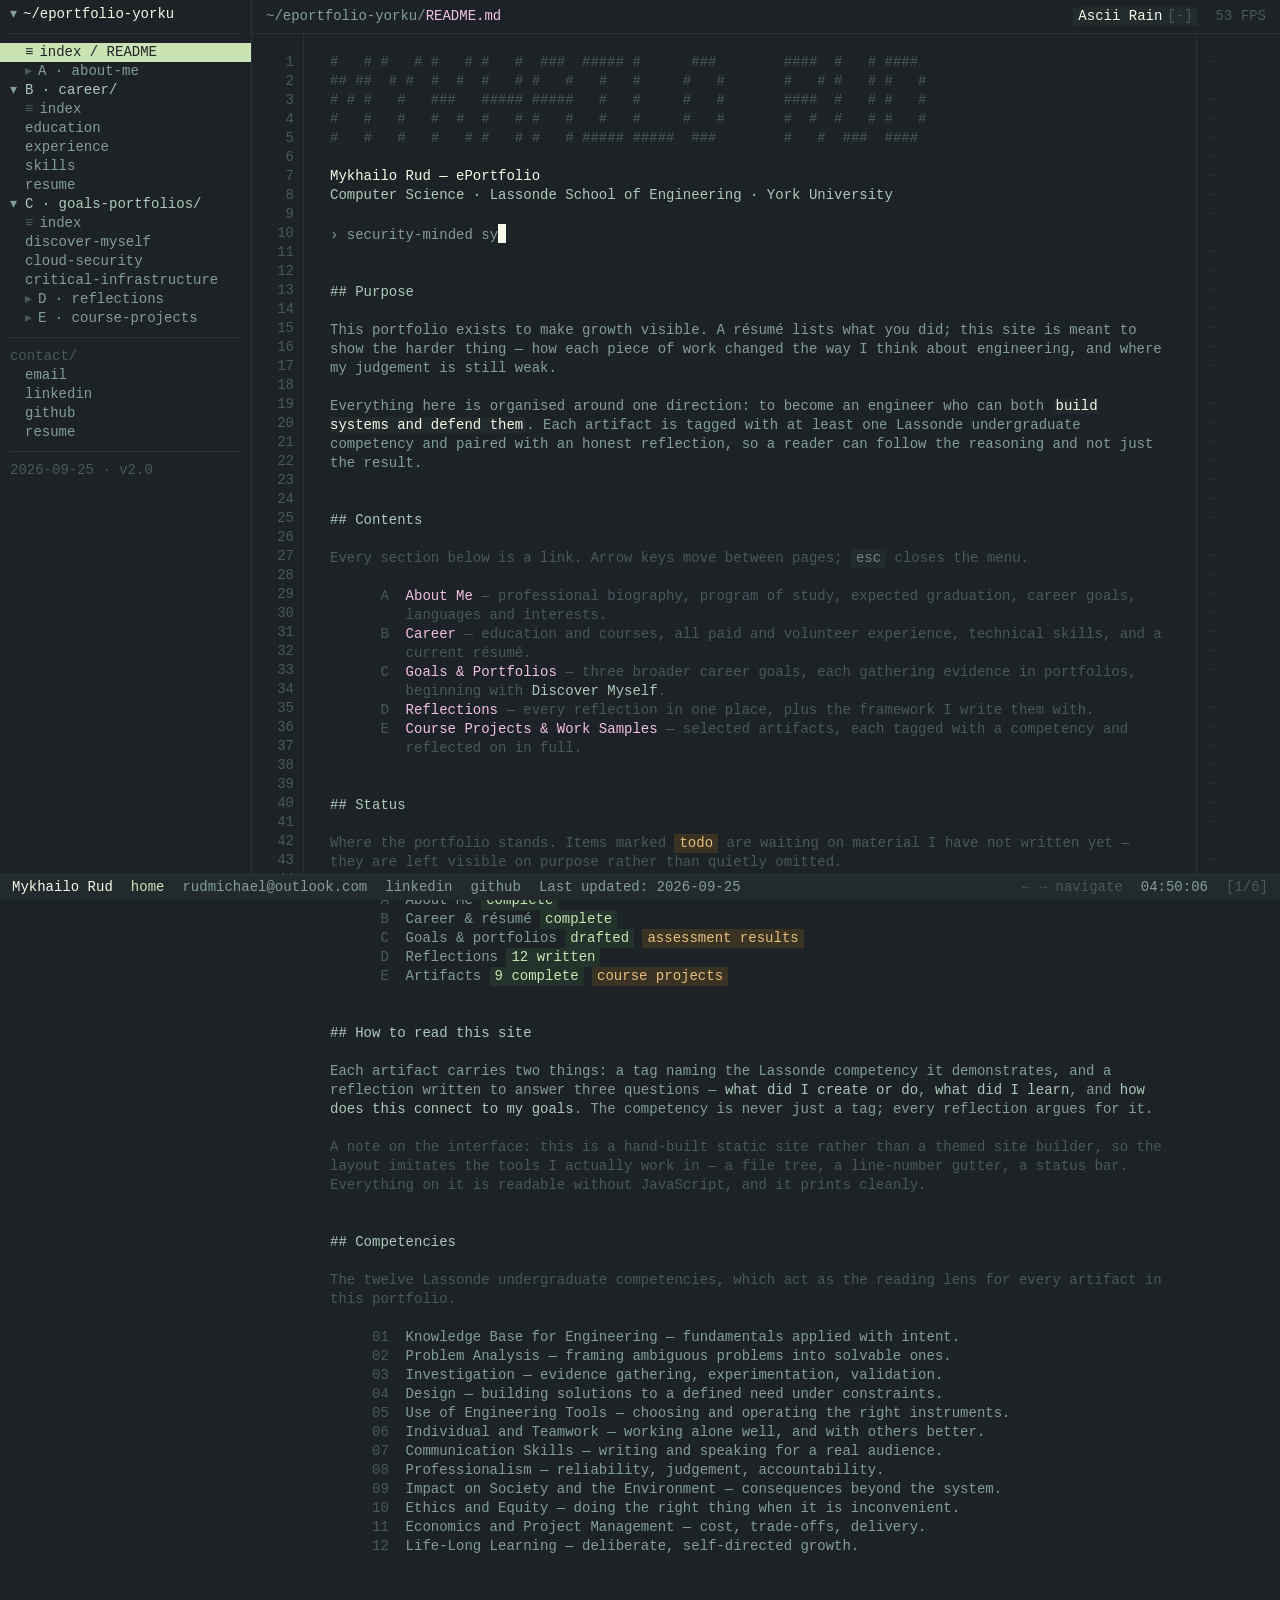
==== commit 90089074: "Remove the coursework framing so the site stands on its own The portfolio named its course in every " ====
--- a/index.html
+++ b/index.html
@@ -4,9 +4,9 @@
 <meta charset="utf-8">
 <meta name="viewport" content="width=device-width, initial-scale=1">
 <meta name="theme-color" content="#1c2225">
-<title>README — Mykhailo Rud | LE/COOP 2100 ePortfolio</title>
+<title>Index — Mykhailo Rud</title>
 <meta name="description" content="ePortfolio index for Mykhailo Rud — B.Sc. (Honours) Computer Science, Lassonde School of Engineering, York University.">
-<link rel="stylesheet" href="assets/style.css?v=2">
+<link rel="stylesheet" href="assets/style.css?v=3">
 </head>
 <body data-page="index" id="top">
 <a class="skip-link" href="#main">Skip to content</a>
@@ -127,10 +127,10 @@
       <div class="sp-2"></div>
       <h2>## How to read this site</h2>
       <div class="sp"></div>
-      <p>Each artifact carries two things the course asks for: a tag naming the Lassonde competency it demonstrates,
-        and a reflection written to answer three questions &mdash; <em>what did I create or do</em>, <em>what did I
-        learn</em>, and <em>how does this connect to my goals</em>. The competency is never just a tag; every
-        reflection argues for it.</p>
+      <p>Each artifact carries two things: a tag naming the Lassonde competency it demonstrates, and a reflection
+        written to answer three questions &mdash; <em>what did I create or do</em>, <em>what did I learn</em>, and
+        <em>how does this connect to my goals</em>. The competency is never just a tag; every reflection argues for
+        it.</p>
       <div class="sp"></div>
       <p class="t-dim">A note on the interface: this is a hand-built static site rather than a themed
         site builder, so the layout imitates the tools I actually work in &mdash; a file tree, a line-number gutter,
@@ -176,6 +176,6 @@
   <span class="k">[1/6]</span>
 </footer>
 
-<script src="assets/main.js?v=2"></script>
+<script src="assets/main.js?v=3"></script>
 </body>
 </html>
--- a/assets/style.css
+++ b/assets/style.css
@@ -1,5 +1,5 @@
 /* ===========================================================================
-   Mykhailo Rud — LE/COOP 2100 ePortfolio
+   Mykhailo Rud — ePortfolio
    Terminal / code-editor theme (after digitalmeadow.studio)
 
    Design rules:
@@ -316,8 +316,8 @@
 .statusbar a:hover { color: var(--hl); }
 .statusbar .k { color: var(--gutter); }
 .statusbar .who { color: var(--fg); }
-/* Persistent home affordance — the manual asks for one on every page, so it is
-   the only statusbar link that carries the accent colour at rest. */
+/* Persistent home affordance — a reader should never be more than one click from
+   the index, so it is the only statusbar link that carries the accent at rest. */
 .statusbar .foot-home a { color: var(--hl); }
 
 /* ============================== PARTICLES ============================== */
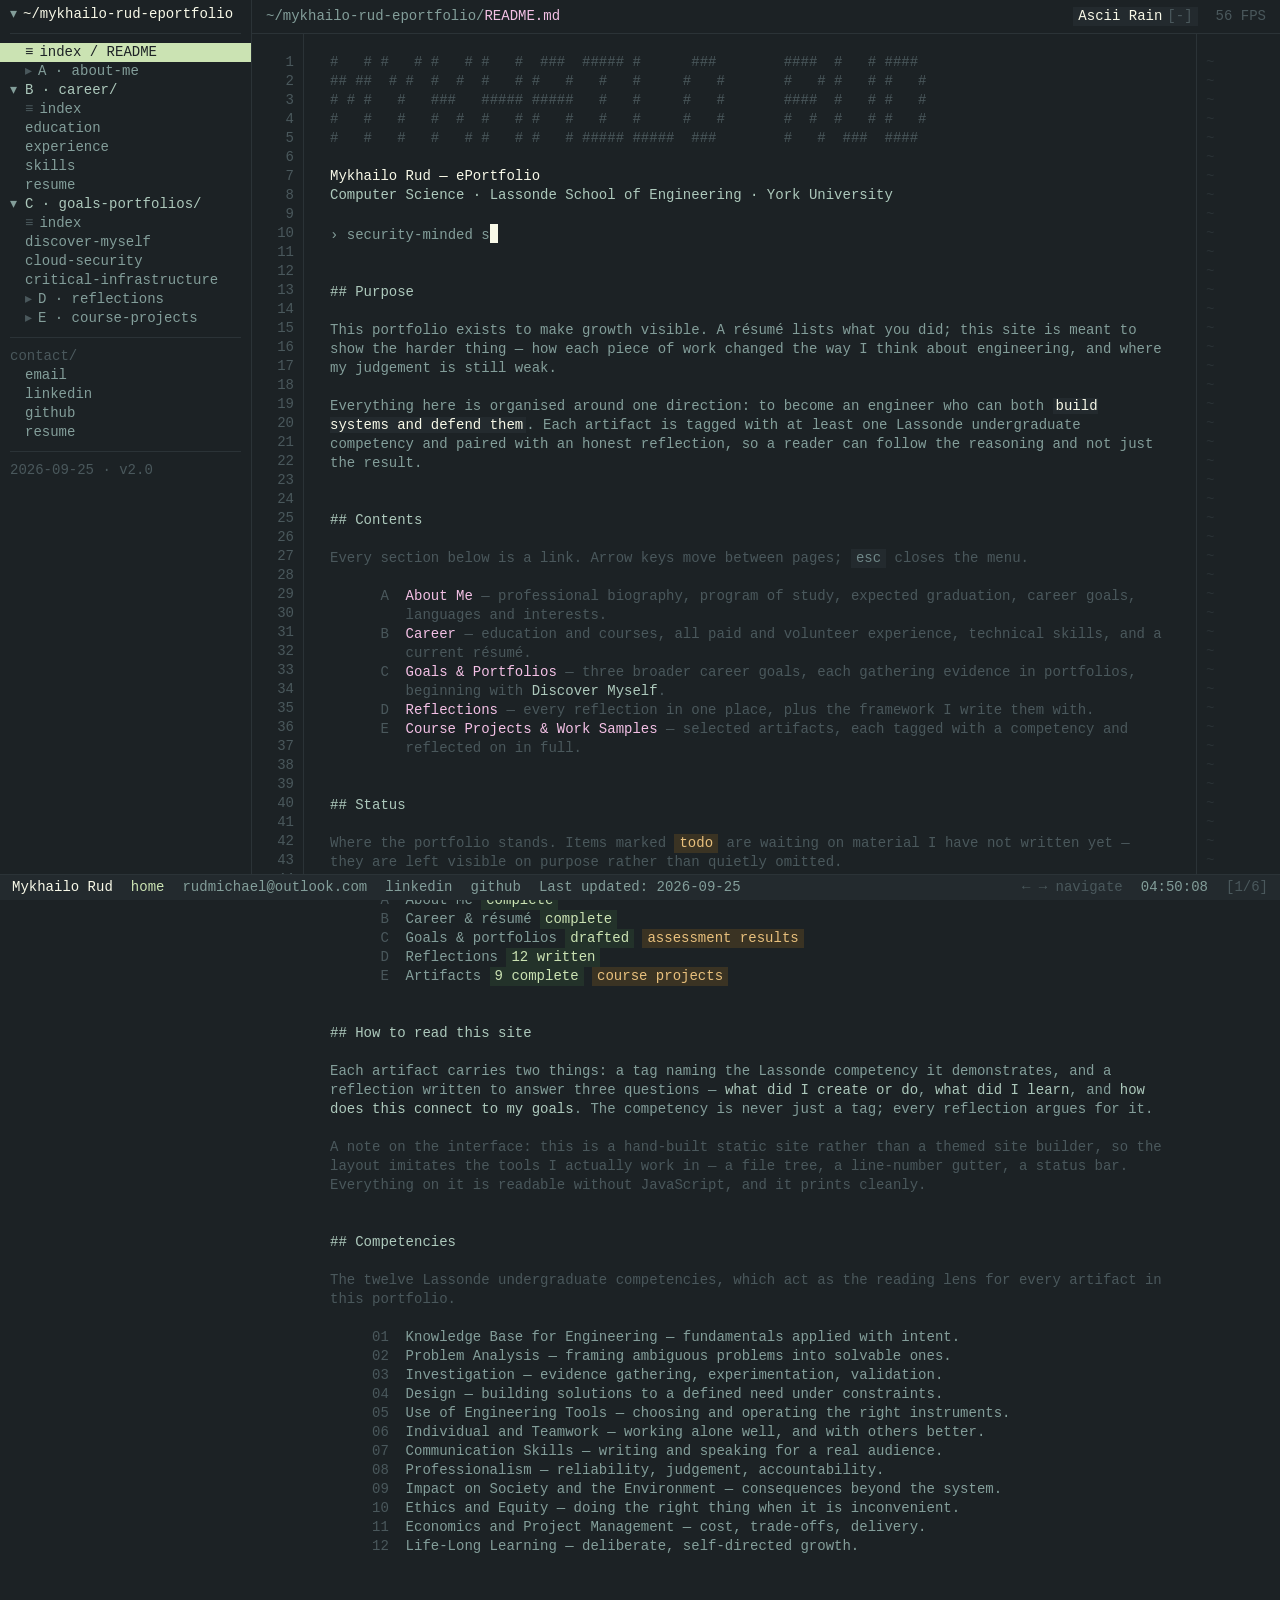
==== commit 9e30b670: "Rename the working directory shown in the editor chrome The sidebar root and breadcrumb read "~/epor" ====
--- a/index.html
+++ b/index.html
@@ -16,7 +16,7 @@
 <!-- ===================== FILE TREE ===================== -->
 <aside class="sidebar" id="sidebar">
   <div class="tree">
-    <div class="tree-root"><span class="ico">&#9662;</span><span>~/eportfolio-yorku</span></div>
+    <div class="tree-root"><span class="ico">&#9662;</span><span>~/mykhailo-rud-eportfolio</span></div>
     <div class="tree-sep"></div>
 
     <a class="tree-item" href="index.html" data-nav="index"><span class="ico">&#8801;</span>index / README</a>
@@ -57,7 +57,7 @@
 <header class="topbar">
   <div class="topbar-path">
     <button class="menu-toggle" aria-expanded="false" aria-controls="sidebar">&#9776; menu</button>
-    <a href="index.html"><span class="dim">~/eportfolio-yorku/</span>README.md</a>
+    <a href="index.html"><span class="dim">~/mykhailo-rud-eportfolio/</span>README.md</a>
   </div>
   <div class="topbar-controls">
     <button class="chip" data-action="rain" aria-expanded="true">Ascii Rain <span class="glyph">[-]</span></button>
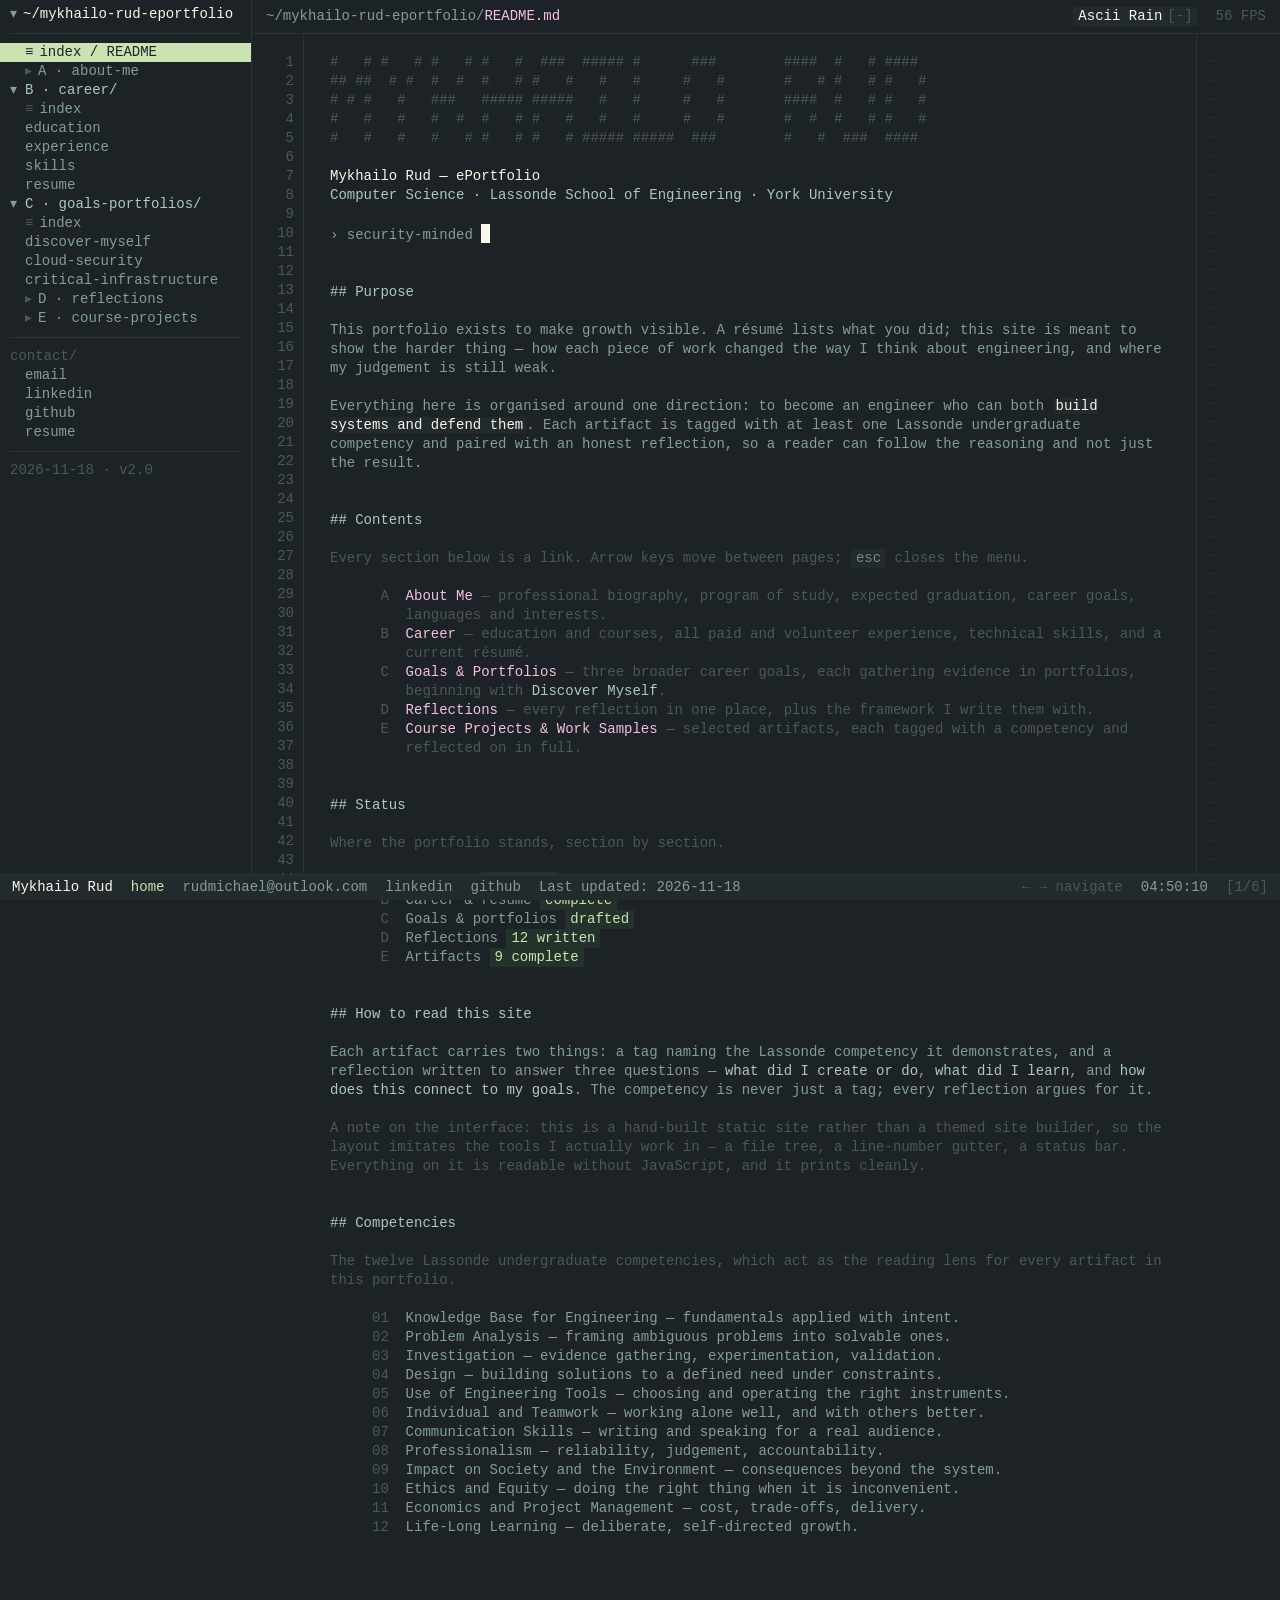
==== commit b5b06e96: "Publish a current résumé PDF and strip notes-to-self from the site The Career page pointed at a prin" ====
--- a/index.html
+++ b/index.html
@@ -49,7 +49,7 @@
     <a class="tree-item" href="https://github.com/mchlrd" target="_blank" rel="noopener">github</a>
     <a class="tree-item" href="career.html#resume">resume</a>
     <div class="tree-sep"></div>
-    <div class="tree-note">2026-09-25 &#183; v2.0</div>
+    <div class="tree-note">2026-11-18 &#183; v2.0</div>
   </div>
 </aside>
 
@@ -112,16 +112,15 @@
       <div class="sp-2"></div>
       <h2>## Status</h2>
       <div class="sp"></div>
-      <p class="t-dim">Where the portfolio stands. Items marked <span class="badge badge--todo">todo</span> are waiting on
-        material I have not written yet &mdash; they are left visible on purpose rather than quietly omitted.</p>
+      <p class="t-dim">Where the portfolio stands, section by section.</p>
       <div class="sp"></div>
 
       <ul class="src">
         <li><span class="n">A</span><span>About Me <span class="badge badge--done">complete</span></span></li>
         <li><span class="n">B</span><span>Career &amp; r&#233;sum&#233; <span class="badge badge--done">complete</span></span></li>
-        <li><span class="n">C</span><span>Goals &amp; portfolios <span class="badge badge--done">drafted</span> <span class="badge badge--todo">assessment results</span></span></li>
+        <li><span class="n">C</span><span>Goals &amp; portfolios <span class="badge badge--done">drafted</span></span></li>
         <li><span class="n">D</span><span>Reflections <span class="badge badge--done">12 written</span></span></li>
-        <li><span class="n">E</span><span>Artifacts <span class="badge badge--done">9 complete</span> <span class="badge badge--todo">course projects</span></span></li>
+        <li><span class="n">E</span><span>Artifacts <span class="badge badge--done">9 complete</span></span></li>
       </ul>
 
       <div class="sp-2"></div>
@@ -169,7 +168,7 @@
   <span class="hide-sm"><a href="mailto:rudmichael@outlook.com">rudmichael@outlook.com</a></span>
   <span class="hide-sm"><a href="https://www.linkedin.com/in/mchlurd/" target="_blank" rel="noopener">linkedin</a></span>
   <span class="hide-sm"><a href="https://github.com/mchlrd" target="_blank" rel="noopener">github</a></span>
-  <span class="hide-sm">Last updated: 2026-09-25</span>
+  <span class="hide-sm">Last updated: 2026-11-18</span>
   <span class="grow"></span>
   <span class="hide-sm k">&#8592; &#8594; navigate</span>
   <span data-clock>--:--:--</span>
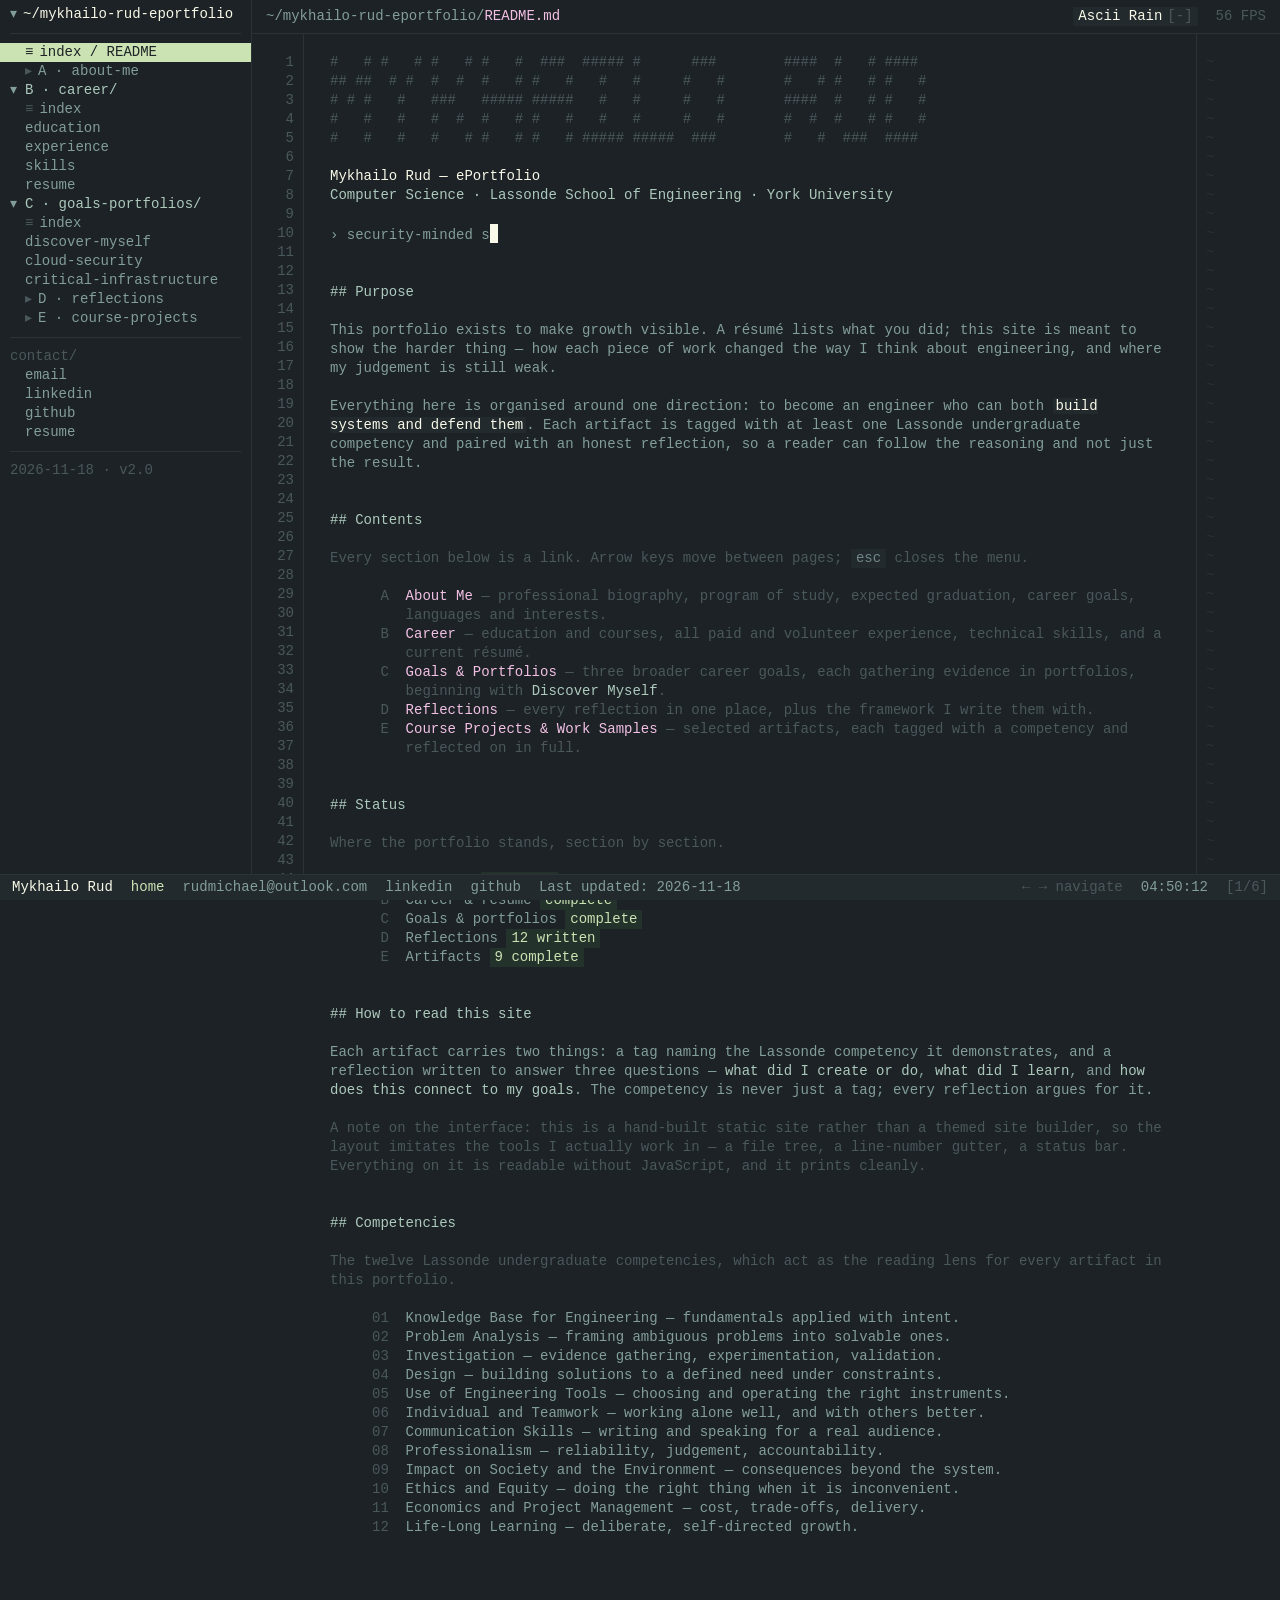
==== commit 573b9423: "Replace the placeholder assessment content with the real submissions The Goals section described EQ " ====
--- a/index.html
+++ b/index.html
@@ -118,7 +118,7 @@
       <ul class="src">
         <li><span class="n">A</span><span>About Me <span class="badge badge--done">complete</span></span></li>
         <li><span class="n">B</span><span>Career &amp; r&#233;sum&#233; <span class="badge badge--done">complete</span></span></li>
-        <li><span class="n">C</span><span>Goals &amp; portfolios <span class="badge badge--done">drafted</span></span></li>
+        <li><span class="n">C</span><span>Goals &amp; portfolios <span class="badge badge--done">complete</span></span></li>
         <li><span class="n">D</span><span>Reflections <span class="badge badge--done">12 written</span></span></li>
         <li><span class="n">E</span><span>Artifacts <span class="badge badge--done">9 complete</span></span></li>
       </ul>
